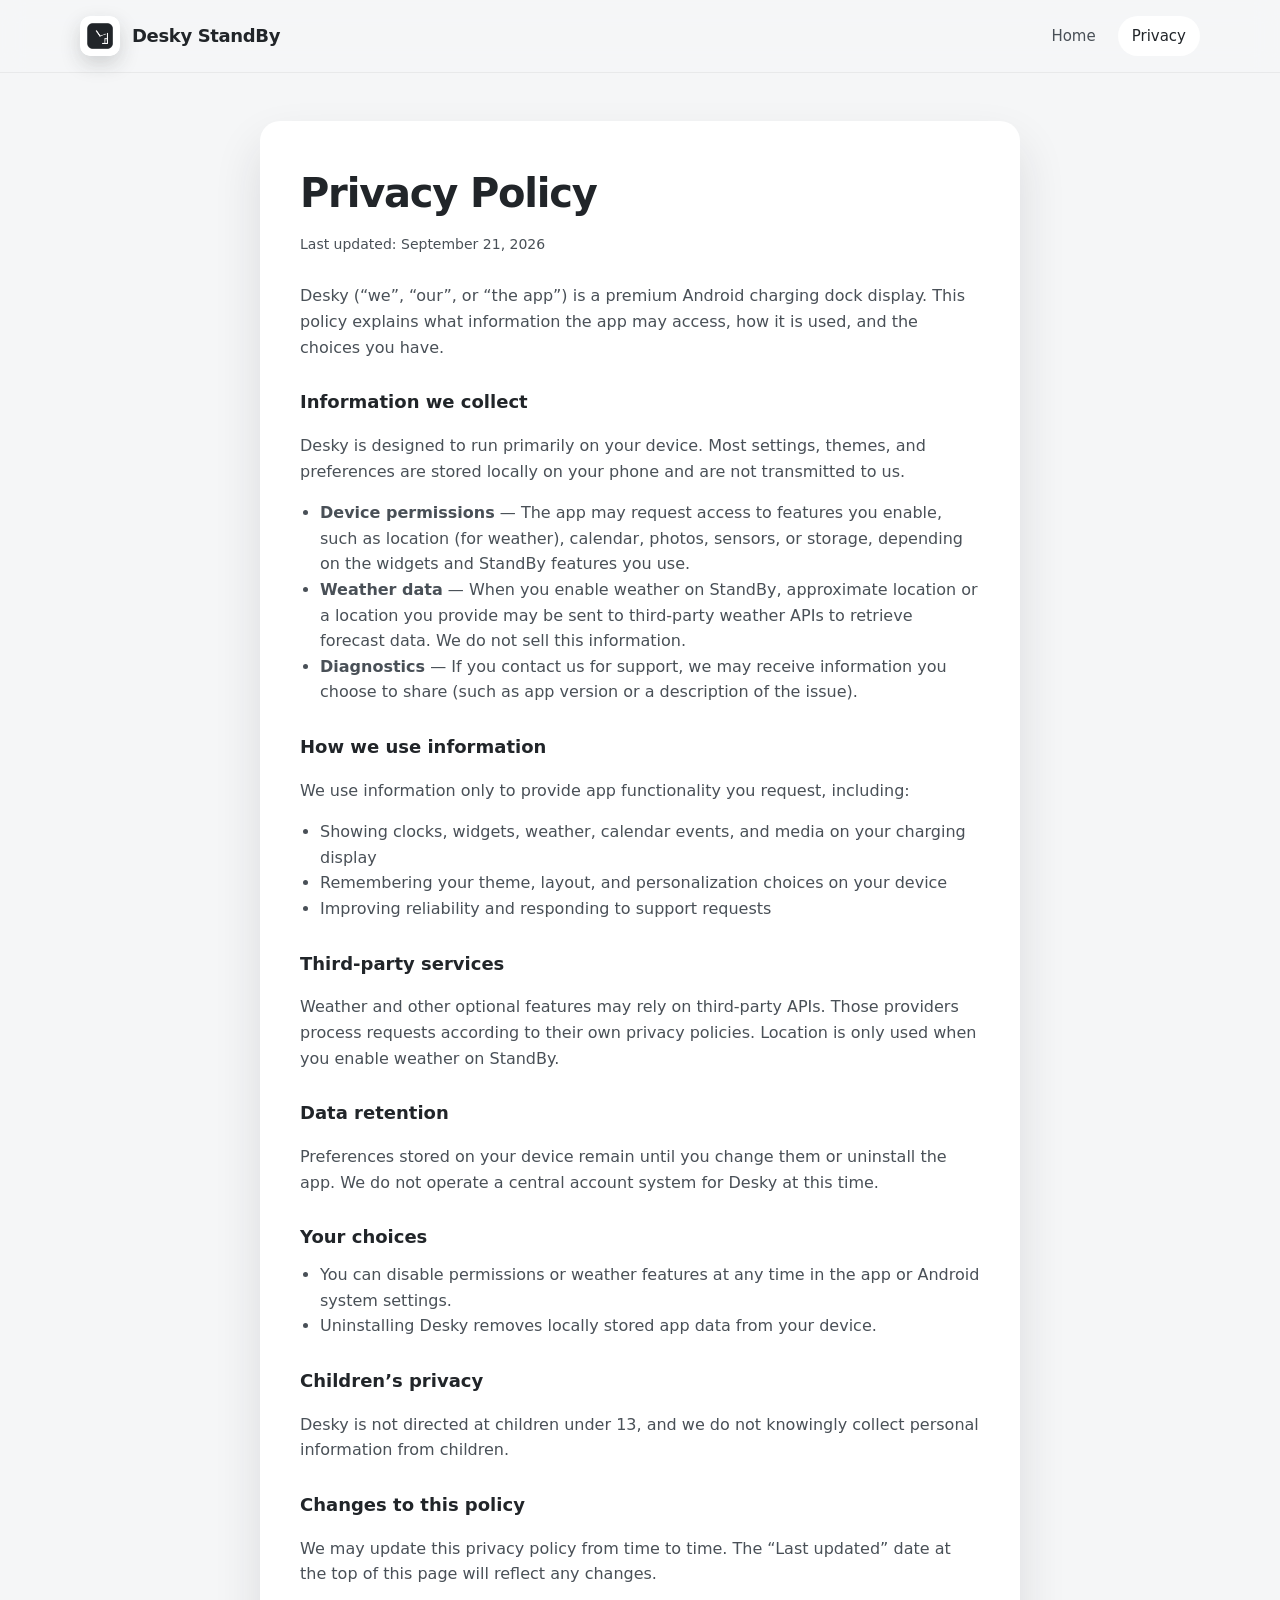
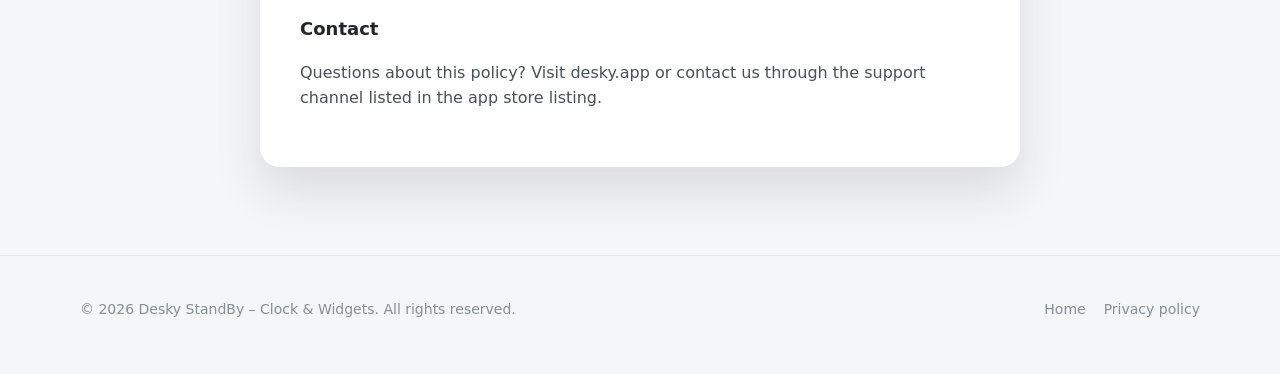
==== policy.html @ a9a4b22d "update" ====
<!DOCTYPE html>
<html lang="en">
<head>
  <meta charset="UTF-8">
  <meta name="viewport" content="width=device-width, initial-scale=1.0">
  <meta name="description" content="Desky StandBy – Clock &amp; Widgets privacy policy — how we handle your data when you use the charging dock display app.">
  <title>Privacy Policy — Desky StandBy</title>
  <link rel="icon" type="image/png" href="images/app-icon.png">
  <link rel="apple-touch-icon" href="images/app-icon.png">
  <link rel="stylesheet" href="css/styles.css">
</head>
<body>
  <header class="site-header">
    <div class="container site-header__inner">
      <a class="brand" href="index.html">
        <img class="brand__icon" src="images/app-icon.png" width="40" height="40" alt="">
        Desky StandBy
      </a>
      <nav class="site-nav" aria-label="Primary">
        <a href="index.html">Home</a>
        <a href="privacy.html" aria-current="page">Privacy</a>
      </nav>
    </div>
  </header>

  <main class="policy-page">
    <div class="container">
      <article class="policy-card">
        <h1>Privacy Policy</h1>
        <p class="policy-meta">Last updated: September 21, 2026</p>

        <p>
          Desky (&ldquo;we&rdquo;, &ldquo;our&rdquo;, or &ldquo;the app&rdquo;) is a premium Android charging dock
          display. This policy explains what information the app may access, how it is used, and the choices you have.
        </p>

        <h2>Information we collect</h2>
        <p>
          Desky is designed to run primarily on your device. Most settings, themes, and preferences are stored locally
          on your phone and are not transmitted to us.
        </p>
        <ul>
          <li><strong>Device permissions</strong> — The app may request access to features you enable, such as location (for weather), calendar, photos, sensors, or storage, depending on the widgets and StandBy features you use.</li>
          <li><strong>Weather data</strong> — When you enable weather on StandBy, approximate location or a location you provide may be sent to third-party weather APIs to retrieve forecast data. We do not sell this information.</li>
          <li><strong>Diagnostics</strong> — If you contact us for support, we may receive information you choose to share (such as app version or a description of the issue).</li>
        </ul>

        <h2>How we use information</h2>
        <p>We use information only to provide app functionality you request, including:</p>
        <ul>
          <li>Showing clocks, widgets, weather, calendar events, and media on your charging display</li>
          <li>Remembering your theme, layout, and personalization choices on your device</li>
          <li>Improving reliability and responding to support requests</li>
        </ul>

        <h2>Third-party services</h2>
        <p>
          Weather and other optional features may rely on third-party APIs. Those providers process requests according
          to their own privacy policies. Location is only used when you enable weather on StandBy.
        </p>

        <h2>Data retention</h2>
        <p>
          Preferences stored on your device remain until you change them or uninstall the app. We do not operate a
          central account system for Desky at this time.
        </p>

        <h2>Your choices</h2>
        <ul>
          <li>You can disable permissions or weather features at any time in the app or Android system settings.</li>
          <li>Uninstalling Desky removes locally stored app data from your device.</li>
        </ul>

        <h2>Children&rsquo;s privacy</h2>
        <p>
          Desky is not directed at children under 13, and we do not knowingly collect personal information from children.
        </p>

        <h2>Changes to this policy</h2>
        <p>
          We may update this privacy policy from time to time. The &ldquo;Last updated&rdquo; date at the top of this
          page will reflect any changes.
        </p>

        <h2>Contact</h2>
        <p>
          Questions about this policy? Visit <a href="index.html">desky.app</a> or contact us through the support
          channel listed in the app store listing.
        </p>
      </article>
    </div>
  </main>

  <footer class="site-footer">
    <div class="container site-footer__inner">
      <p>&copy; 2026 Desky StandBy – Clock &amp; Widgets. All rights reserved.</p>
      <nav aria-label="Footer">
        <a href="index.html">Home</a>
        <a href="privacy.html">Privacy policy</a>
      </nav>
    </div>
  </footer>
</body>
</html>
---- css/styles.css ----
:root {
  --charcoal: #212529;
  --paper: #f5f6f7;
  --white: #ffffff;
  --muted: #495057;
  --tertiary: #868e96;
  --accent: #c4a35a;
  --surface: #e9ecef;
  --radius-lg: 20px;
  --radius-md: 14px;
  --shadow: 0 24px 48px rgba(33, 37, 41, 0.12);
  --font: "Segoe UI", system-ui, -apple-system, BlinkMacSystemFont, sans-serif;
}

*,
*::before,
*::after {
  box-sizing: border-box;
}

html {
  scroll-behavior: smooth;
}

body {
  margin: 0;
  font-family: var(--font);
  color: var(--charcoal);
  background: var(--paper);
  line-height: 1.6;
  -webkit-font-smoothing: antialiased;
}

img {
  max-width: 100%;
  height: auto;
  display: block;
}

a {
  color: inherit;
  text-decoration: none;
}

.container {
  width: min(1120px, calc(100% - 40px));
  margin-inline: auto;
}

.site-header {
  position: sticky;
  top: 0;
  z-index: 10;
  backdrop-filter: blur(12px);
  background: rgba(245, 246, 247, 0.88);
  border-bottom: 1px solid rgba(33, 37, 41, 0.06);
}

.site-header__inner {
  display: flex;
  align-items: center;
  justify-content: space-between;
  gap: 16px;
  padding: 16px 0;
}

.brand {
  display: inline-flex;
  align-items: center;
  gap: 12px;
  font-weight: 700;
  font-size: 1.125rem;
  letter-spacing: -0.02em;
}

.brand__icon {
  width: 40px;
  height: 40px;
  border-radius: 10px;
  box-shadow: 0 8px 20px rgba(33, 37, 41, 0.18);
}

.site-nav {
  display: flex;
  align-items: center;
  gap: 8px;
}

.site-nav a {
  padding: 8px 14px;
  border-radius: 999px;
  font-size: 0.9375rem;
  color: var(--muted);
  transition: background 0.2s ease, color 0.2s ease;
}

.site-nav a:hover,
.site-nav a[aria-current="page"] {
  background: var(--white);
  color: var(--charcoal);
}

.hero {
  padding: 72px 0 88px;
}

.hero__grid {
  display: grid;
  grid-template-columns: 1.05fr 0.95fr;
  gap: 48px;
  align-items: center;
}

.eyebrow {
  display: inline-block;
  margin-bottom: 16px;
  padding: 6px 12px;
  border-radius: 999px;
  background: var(--white);
  color: var(--muted);
  font-size: 0.8125rem;
  font-weight: 600;
  letter-spacing: 0.04em;
  text-transform: uppercase;
}

.hero h1 {
  margin: 0 0 18px;
  font-size: clamp(2.4rem, 5vw, 3.75rem);
  line-height: 1.05;
  letter-spacing: -0.04em;
}

.hero__lead {
  margin: 0 0 28px;
  max-width: 34rem;
  font-size: 1.125rem;
  color: var(--muted);
}

.hero__actions {
  display: flex;
  flex-wrap: wrap;
  gap: 12px;
}

.button {
  display: inline-flex;
  align-items: center;
  justify-content: center;
  gap: 8px;
  min-height: 48px;
  padding: 0 20px;
  border-radius: 999px;
  border: 0;
  font: inherit;
  font-weight: 600;
  cursor: pointer;
  transition: transform 0.2s ease, box-shadow 0.2s ease, background 0.2s ease;
}

.button:hover {
  transform: translateY(-1px);
}

.button--primary {
  background: var(--charcoal);
  color: var(--white);
  box-shadow: 0 12px 28px rgba(33, 37, 41, 0.22);
}

.button--secondary {
  background: var(--white);
  color: var(--charcoal);
  box-shadow: 0 8px 20px rgba(33, 37, 41, 0.08);
}

.hero__showcase {
  margin: 0;
}

.hero__device {
  padding: 10px;
  border-radius: 28px;
  background: linear-gradient(145deg, #2b3035 0%, #212529 100%);
  box-shadow:
    0 32px 64px rgba(33, 37, 41, 0.28),
    inset 0 1px 0 rgba(255, 255, 255, 0.08);
}

.hero__screenshot {
  width: 100%;
  border-radius: 20px;
  border: 1px solid rgba(255, 255, 255, 0.06);
}

.hero__caption {
  margin: 14px 0 0;
  text-align: center;
  font-size: 0.875rem;
  color: var(--tertiary);
}

.features {
  padding: 24px 0 88px;
}

.section-title {
  margin: 0 0 12px;
  font-size: clamp(1.75rem, 3vw, 2.25rem);
  letter-spacing: -0.03em;
}

.section-lead {
  margin: 0 0 32px;
  max-width: 40rem;
  color: var(--muted);
}

.feature-grid {
  display: grid;
  grid-template-columns: repeat(3, minmax(0, 1fr));
  gap: 18px;
}

.feature-card {
  padding: 24px;
  border-radius: var(--radius-md);
  background: var(--white);
  box-shadow: 0 10px 24px rgba(33, 37, 41, 0.06);
}

.feature-card h3 {
  margin: 0 0 8px;
  font-size: 1.0625rem;
}

.feature-card p {
  margin: 0;
  color: var(--muted);
  font-size: 0.9375rem;
}

.cta {
  padding: 0 0 88px;
}

.cta__panel {
  padding: 40px;
  border-radius: var(--radius-lg);
  background: var(--charcoal);
  color: var(--white);
  display: flex;
  align-items: center;
  justify-content: space-between;
  gap: 24px;
  flex-wrap: wrap;
}

.cta__panel h2 {
  margin: 0 0 8px;
  font-size: 1.75rem;
  letter-spacing: -0.03em;
}

.cta__panel p {
  margin: 0;
  color: rgba(255, 255, 255, 0.72);
}

.site-footer {
  padding: 28px 0 40px;
  border-top: 1px solid rgba(33, 37, 41, 0.08);
  color: var(--tertiary);
  font-size: 0.875rem;
}

.site-footer__inner {
  display: flex;
  align-items: center;
  justify-content: space-between;
  gap: 16px;
  flex-wrap: wrap;
}

.site-footer nav {
  display: flex;
  gap: 18px;
}

.site-footer a:hover {
  color: var(--charcoal);
}

.policy-page {
  padding: 48px 0 88px;
}

.policy-card {
  max-width: 760px;
  margin: 0 auto;
  padding: 40px;
  border-radius: var(--radius-lg);
  background: var(--white);
  box-shadow: var(--shadow);
}

.policy-card h1 {
  margin: 0 0 8px;
  font-size: clamp(2rem, 4vw, 2.5rem);
  letter-spacing: -0.03em;
}

.policy-meta {
  margin: 0 0 28px;
  color: var(--tertiary);
  font-size: 0.875rem;
}

.policy-card h2 {
  margin: 28px 0 10px;
  font-size: 1.125rem;
}

.policy-card p,
.policy-card li {
  color: var(--muted);
}

.policy-card ul {
  margin: 0;
  padding-left: 1.25rem;
}

@media (max-width: 900px) {
  .hero__grid,
  .feature-grid {
    grid-template-columns: 1fr;
  }

  .hero {
    padding-top: 48px;
  }

  .hero__showcase {
    order: -1;
  }
}

@media (max-width: 640px) {
  .site-nav a:not([aria-current="page"]) {
    display: none;
  }

  .policy-card {
    padding: 28px 22px;
  }

  .cta__panel {
    padding: 28px;
  }
}
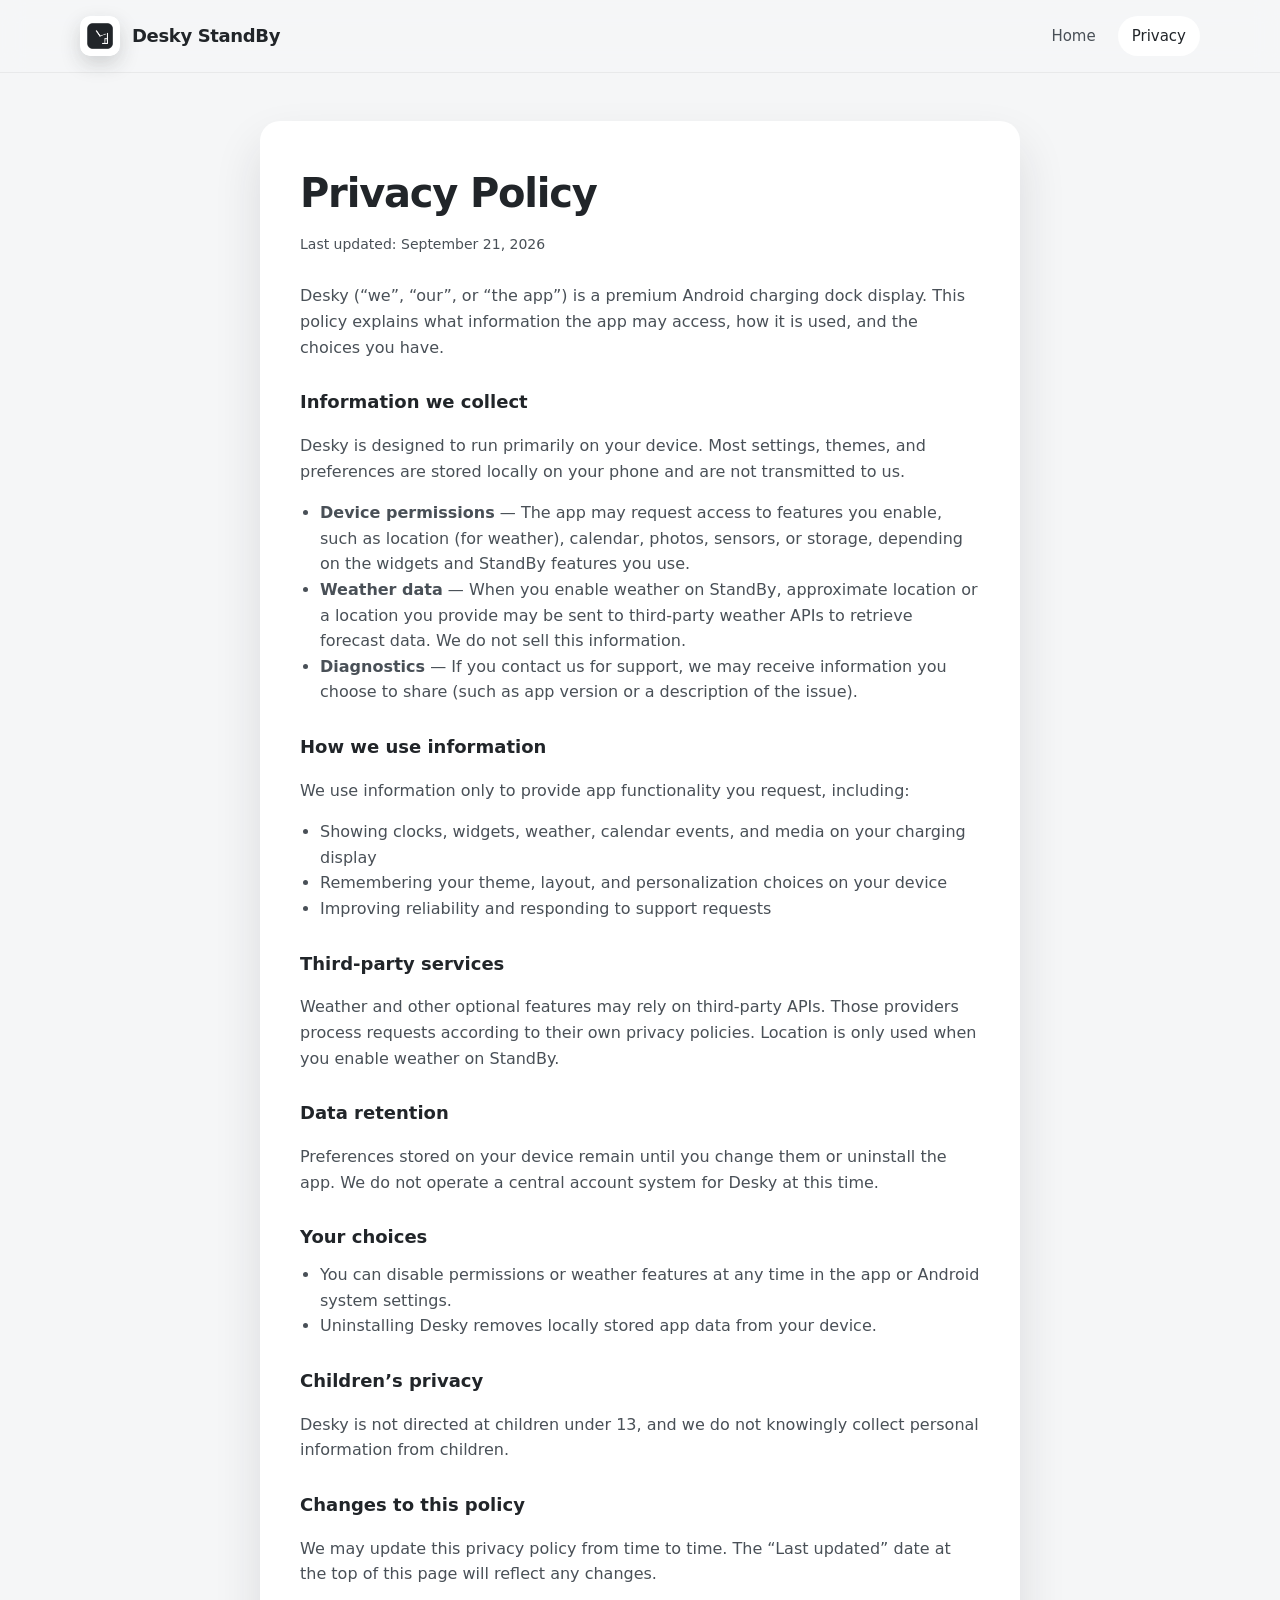
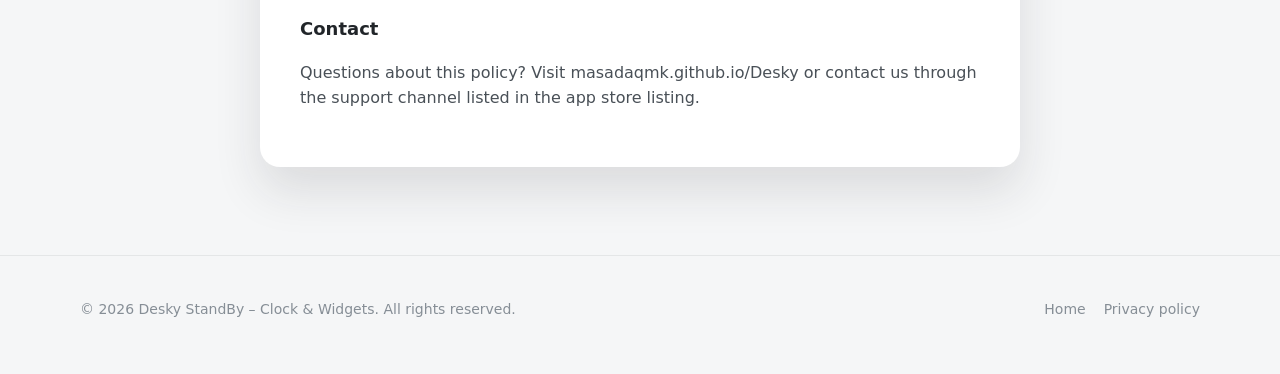
==== commit 41bbdf4d: "update" ====
--- a/policy.html
+++ b/policy.html
@@ -84,7 +84,7 @@
 
         <h2>Contact</h2>
         <p>
-          Questions about this policy? Visit <a href="index.html">desky.app</a> or contact us through the support
+          Questions about this policy? Visit <a href="https://masadaqmk.github.io/Desky/">masadaqmk.github.io/Desky</a> or contact us through the support
           channel listed in the app store listing.
         </p>
       </article>
